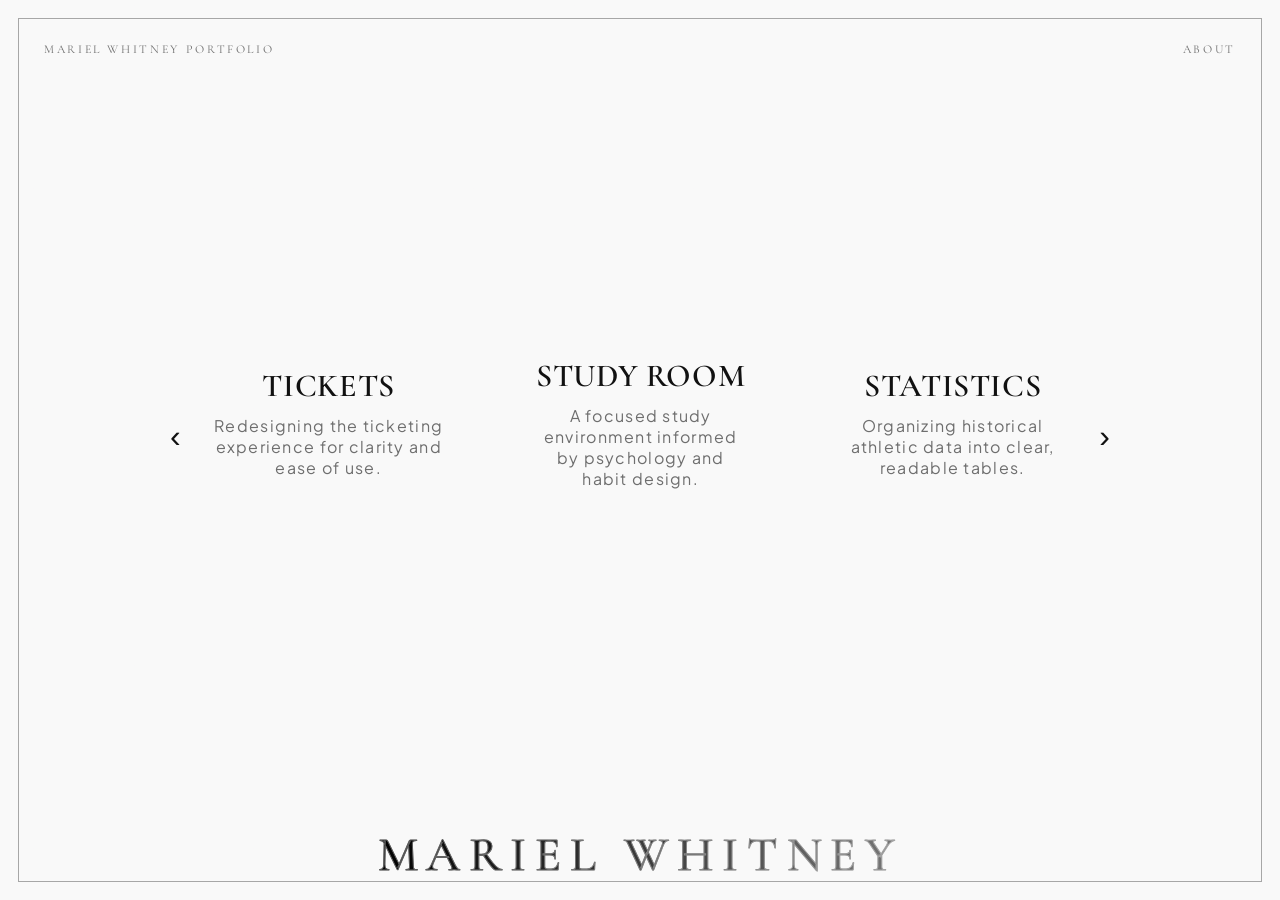
==== index.html @ 35b16cf9 "Update  video control index.html" ====
<!DOCTYPE html>
<html lang="en">
  <head>
    <meta charset="utf-8" />
    <meta name="viewport" content="width=device-width, initial-scale=1" />
    <link rel="preconnect" href="https://fonts.googleapis.com" />
    <link rel="preconnect" href="https://fonts.gstatic.com" crossorigin />
    <link
      href="https://fonts.googleapis.com/css2?family=Cormorant+Garamond:wght@400;500;600;700&family=Plus+Jakarta+Sans:wght@200;300;400;500;600&display=swap"
      rel="stylesheet"
    />
    <title>Mariel — Portfolio</title>
    <style>
      :root {
        --bg: #fff;
        --fg: #111111;
        --muted: rgba(17, 17, 17, 0.6);
        --line: rgba(17, 17, 17, 0.2);
        --accent: #dfdfdf; /* color for the M */
        --font: ui-sans-serif, system-ui, -apple-system, Segoe UI, Roboto,
          Helvetica, Arial, "Apple Color Emoji", "Segoe UI Emoji";
      }

      * {
        box-sizing: border-box;
      }
      html,
      body {
        height: 100%;
      }
      body {
        margin: 0;
        background: var(--bg);
        color: var(--fg);
        font-family: var(--font);
        overflow: hidden;
        font-family: "Cormorant Garamond", serif;
      }

      /* --- FULLSCREEN BACKGROUND LAYERS --- */
      .bg {
        position: fixed;
        inset: 0;
        z-index: 0;
        overflow: hidden;
        height: 100vh;
      }
      .bg::after {
        content: "";
        position: absolute;
        inset: 0;
        /* background: radial-gradient(
          60% 60% at 50% 40%,
          rgba(255, 255, 255, 0.4),
          rgba(255, 255, 255, 0.85)
        ); */
        pointer-events: none;
      }

      .bg-layer {
        position: absolute;
        inset: -4%;
        background-color: var(--bg);
        background-size: cover;
        background-position: center;
        
        transform: scale(1.03);
        opacity: 0;
        transition: opacity 550ms ease;
        will-change: transform, opacity;
        animation: breathe 7.5s ease-in-out infinite;
      }
      .bg-layer.is-visible {
        opacity: 1;
        filter: grayscale(10) contrast(0.95) brightness(1);
      }

      .bg-video {
        position: absolute;
        top: 50%;
        left: 50%;
        width: 100vw;
        height: 100vh;
        transform: translate(-50%, -50%) scale(1.12);
        object-fit: cover;
        filter: grayscale(10) contrast(.8) brightness(.8);
        opacity: 0;
        transition: opacity 550ms ease;
        pointer-events: none;
      }
      .bg-video.is-visible {
        opacity: 1;
      }

      @keyframes breathe {
        0% {
          transform: scale(1.03);
        }
        50% {
          transform: scale(1.08);
        }
        100% {
          transform: scale(1.03);
        }
      }

      @media (prefers-reduced-motion: reduce) {
        .bg-layer {
          animation: none;
        }
        .bg-layer {
          transition: none;
        }
      }

      /* --- LAYOUT --- */
      .wrap {
        position: relative;
        z-index: 1;
        height: 100%;
        display: flex;
        flex-direction: column;
        padding: 26px 28px 18px;
        gap: 18px;
      }

      header {
        display: flex;
        align-items: flex-start;
        justify-content: space-between;
        gap: 16px;
      }

      .left-meta {
        display: flex;
        flex-direction: column;
        gap: 8px;
        max-width: 820px;
      }

      .kicker {
        margin: 1rem;
        font-size: 12px;
        letter-spacing: 0.22em;
        text-transform: uppercase;
        color: var(--muted);
      }
      h1 {
        margin: 0;
        font-size: 22px;
        font-weight: 550;
        letter-spacing: 0.01em;
        line-height: 1.2;
      }
      .sub {
        margin: 0;
        color: var(--muted);
        max-width: 70ch;
        font-size: 14px;
        line-height: 1.6;
      }

      .about-btn {
        margin: 1rem;
        font-size: 12px;
        letter-spacing: 0.22em;
        text-transform: uppercase;
        color: var(--muted);
        text-decoration: none;
      }
      .about-btn:hover {
        color: rgba(17, 17, 17, 0.06);
      }

      main {
        flex: 1;
        display: flex;
        align-items: center;
        justify-content: flex-start;
        min-height: 0;
        padding-bottom: 100px;
      }

      /* --- PROJECT LIST --- */
      .projects {
        width: min(960px, 100%);
        margin: 0 auto;
        padding: 32px 0;
      }

      .project-carousel {
        display: flex;
        align-items: center;
        justify-content: center;
        gap: 18px;
      }

      .project-track {
        width: min(960px, 100%);
        margin: 0 auto;
        overflow-x: auto;
        overflow-y: hidden;
        scroll-snap-type: x mandatory;
        scroll-behavior: smooth;
        touch-action: pan-x;
      }

      .project-list {
        display: flex;
        width: 100%;
        gap: var(--project-gap, 32px);
        will-change: scroll-position;
        justify-content: flex-start;
         width: max-content;
      }

      .project {
        flex: 0 0 280px;
        min-height: 240px;
        padding: 35px 15px;
        display: flex;
        flex-direction: column;
        justify-content: center;
        text-decoration: none;
        color: inherit;
        border-left: 2px solid transparent;
        border-right: 2px solid transparent;
        text-align: center;
        transition: color 200ms ease;
        scroll-snap-align: center;
      }

      /* .project[data-clone="true"] {
        pointer-events: none;
      } */

      .project-title {
        font-weight: 600;
        font-size: 2rem;
        letter-spacing: 0.02em;
        margin: 0;
        text-decoration:none;
        overflow-wrap: anywhere;
        text-wrap: pretty;
        text-transform: uppercase;
        padding: 0;
      }
      .project-meta {
        font-family: "Plus Jakarta Sans", sans-serif;
        font-size: 16px;
        letter-spacing: 0.08em;
        color: var(--muted);
        overflow-wrap: anywhere;
        text-wrap: pretty;
        padding: 0;
        margin-top: 10px;
      }
      .project-hint {
        margin-top: 0;
        font-family: "Plus Jakarta Sans", sans-serif;
        font-size: 12px;
        font-style: italic;
        letter-spacing: 0.08em;
        color: var(--accent);
        opacity: 0;
        max-height: 0;
        overflow: hidden;
        transition: opacity 200ms ease, max-height 200ms ease;
      }

      .project:hover .project-title,
      .project:focus-visible .project-title {
        font-size: 2.1rem;
        text-decoration: none;
        text-underline-offset: 6px;
        color: #fff;
        text-shadow: 0 6px 16px rgba(0, 0, 0, 0.35);
      }
      .project:hover .project-meta,
      .project:focus-visible .project-meta {
        color: #fff;
        font-size: 18px;
        text-shadow: 0 4px 12px rgba(0, 0, 0, 0.3);
      }

      .project:focus-visible {
        box-shadow: 0 0 0 3px rgba(124, 92, 255, 0.35);
        border-radius: 8px;
      }

      .project-arrow {
        appearance: none;
        border: none;
        background: transparent;
        color: var(--fg);
        font-size: 32px;
        cursor: pointer;
        padding: 8px 10px;
        line-height: 1;
        transition: transform 150ms ease;
      }
      .project-arrow:hover {
        transform: translateX(4px);
      }
      .project-arrow.is-prev:hover {
        transform: translateX(-4px);
      }
      .project-arrow:focus-visible {
        outline: 2px solid rgba(124, 92, 255, 0.5);
        border-radius: 6px;
      }

      footer {
        display: flex;
        justify-content: center;
        padding-top: 6px;
        color: var(--muted);
        font-size: 12px;
        letter-spacing: 0.22em;
        text-transform: uppercase;
        user-select: none;
      }
      .brand {
       text-transform: uppercase;
        position: fixed;
        left: 50%;
        bottom: 16px;
        transform: translateX(-50%);
        font-size: 3rem;
        letter-spacing: 0.18em;
        color: rgba(17, 17, 17, 0.85);
        z-index: 2;
        font-family: "Cormorant Garamond", serif;
        font-weight: 300;
        font-style: normal;
        transition: filter 200ms ease;
      }
      .brand-link {
        color: inherit;
        text-decoration: none;
        display: inline-block;
        transition: color 200ms ease;
      }
      .brand-link:hover {
        color: var(--accent);
        font-weight: 700;
      }
      .brand-link:focus-visible {
        outline: 2px solid rgba(124, 92, 255, 0.6);
        border-radius: 6px;
        outline-offset: 4px;
      }
      .brand:hover {
        filter: invert(1);
      }

      .name-shift {
        display: inline-block;
        font-weight: 500;
        background: linear-gradient(90deg, #000, #777, #fff, #777, #000);
        background-size: 400% 100%;
        -webkit-background-clip: text;
        background-clip: text;
        color: transparent;
        -webkit-text-stroke: 1px rgba(255, 255, 255, 0.35);
        animation: nameShift 15s ease-in-out infinite;
      }

      @keyframes nameShift {
        0% {
          background-position: 0% 50%;
        }
        50% {
          background-position: 100% 50%;
        }
        100% {
          background-position: 0% 50%;
        }
      }

      /* small screens */
      @media (max-width: 640px) {
        body {
          overflow: auto;
        }
        .wrap {
          padding: 18px 16px calc(96px + env(safe-area-inset-bottom));
        }
        main {
          align-items: center;
          justify-content: center;
          padding-bottom: 0;
        }
        .project-carousel {
          flex-direction: column;
          gap: 14px;
          position: relative;
          height: 100%;
        }
        .project-track {
          width: 100%;
          overflow-x: hidden;
          overflow-y: auto;
          scroll-snap-type: y mandatory;
          touch-action: pan-y;
        }
        .project-arrow {
          transform: none;
        }
        .project-arrow.is-prev {
          transform: rotate(90deg);
          display: none;
        }
        .project-arrow:not(.is-prev) {
          transform: rotate(90deg);
          display: none;
        }
        .project-arrow:hover {
          transform: none;
        }
        .project-arrow.is-prev:hover {
          transform: rotate(90deg);
        }
        .project-arrow:not(.is-prev):hover {
          transform: rotate(90deg);
        }
        .project-list {
          flex-direction: column;
          gap: 0;
          width: 100%;
        }
        .project {
          flex: 0 0 100%;
          min-height: 180px;
          border: none;
          margin: 0 auto;
        }
        .project.show-hint .project-hint {
          opacity: 1;
          max-height: 40px;
        }
        .brand {
          font-size: clamp(2rem, 8vw, 5rem);
          letter-spacing: 0.1em;
          white-space: nowrap;
        }
        
        .projects {
          padding: 0;
        }
      }

      /* Optional: subtle “noise” look */
      .noise {
        pointer-events: none;
        position: fixed;
        inset: 0;
        z-index: 1;
        opacity: 0.06;
        mix-blend-mode: overlay;
        background-image: url("data:image/svg+xml,%3Csvg xmlns='http://www.w3.org/2000/svg' width='220' height='220'%3E%3Cfilter id='n'%3E%3CfeTurbulence type='fractalNoise' baseFrequency='.9' numOctaves='2' stitchTiles='stitch'/%3E%3C/filter%3E%3Crect width='220' height='220' filter='url(%23n)' opacity='.55'/%3E%3C/svg%3E");
      }

      .border-frame {
        pointer-events: none;
        position: fixed;
        inset: 18px;
        border: 1.5px solid rgba(17, 17, 17, 0.35);
        z-index: 4;
        transition: border-color 200ms ease;
      }
      .border-frame.is-light {
        border-color: #ffffff;
      }
    </style>
  </head>

  <body>
    <!-- Background (two layers for crossfade) -->
    <div class="bg" aria-hidden="true">
      <div class="bg-layer is-visible" id="bgA"></div>
      <div class="bg-layer" id="bgB"></div>
      <video class="bg-video" id="bgVideo" muted playsinline loop></video>
    </div>
    <div class="noise" aria-hidden="true"></div>
    <div class="border-frame" aria-hidden="true"></div>

    <div class="wrap">
      <header>
        <div class="left-meta">
          <div class="kicker">Mariel Whitney Portfolio</div>
        </div>

        <a class="about-btn" id="aboutBtn" href="about.html">About</a>
      </header>

      <main>
        <nav class="projects" aria-label="Projects">
          <div class="project-carousel">
            <button
              class="project-arrow is-prev"
              type="button"
              id="projectsPrev"
              aria-label="Previous projects">
              <span aria-hidden="true">‹</span>
            </button>
            <div class="project-track">
  <div class="project-list">

    <a
      class="project"
      href="ticket.html"
      data-bg="ticket.jpg"
    >
      <p class="project-title">Tickets</p>
      <p class="project-meta">
        Redesigning the ticketing experience for clarity and ease of use.
      </p>
      <p class="project-hint">(double click to learn more)</p>
    </a>

    <a
      class="project"
      href="sr.html"
      //href="https://webdesign.hope.edu/mariel.domnenko/labs/project/home.html"
      data-bg="sr.png"
    >
      <p class="project-title">Study Room</p>
      <p class="project-meta">
        A focused study environment informed by psychology and habit design.
      </p>
      <p class="project-hint">(double click to learn more)</p>
    </a>

    <a
      class="project"
      href="stats.html"
      data-bg="https://images.unsplash.com/photo-1484417894907-623942c8ee29?q=80&w=2532&auto=format&fit=crop"
    >
      <p class="project-title">Statistics</p>
      <p class="project-meta">
        Organizing historical athletic data into clear, readable tables.
      </p>
      <p class="project-hint">(double click to learn more)</p>
    </a>

    <a
      class="project"
      href="magazine.html"
      data-bg="magazine.png"
    >
      <p class="project-title">Magazine</p>
      <p class="project-meta">
        Translating a print feature into a responsive web experience.
      </p>
      <p class="project-hint">(double click to learn more)</p>
    </a>

    <a
      class="project"
      href="object.html"
      data-bg="/portfolio/boat.mp4"
    >
      <p class="project-title">Object Customizer</p>
      <p class="project-meta">
        Real-time customization within a physics-driven environment.
      </p>
      <p class="project-hint">(double click to learn more)</p>
    </a>

    <a
      class="project"
      href="paint.html"
      data-bg="/portfolio/splat.mp4"
    >
      <p class="project-title">Paint Interaction</p>
      <p class="project-meta">
        Expressive creation shaped by force, collision, and gravity.
      </p>
      <p class="project-hint">(double click to learn more)</p>
    </a>

    <a
      class="project"
      href="hope.html"
      data-bg="hope.jpg"
    >
      <p class="project-title">Hope.edu</p>
      <p class="project-meta">
        Improving layout, navigation, and content clarity across the site.
      </p>
      <p class="project-hint">(double click to learn more)</p>
    </a>

  </div>
</div>

            <button
              class="project-arrow"
              type="button"
              id="projectsNext"
              aria-label="Next projects"
            >
              <span aria-hidden="true">›</span>
            </button>
          </div>
        </nav>
      </main>
    </div>

    <div class="brand" aria-label="Brand">
      <span class="name-shift">
      <a class="brand-link" href="about.html" aria-label="About Mariel">
        Mariel
      </a>
      Whitney
      </span>
    </div>

   <script>
  // ---- Background crossfade swapper ----
  const bgA = document.getElementById("bgA");
  const bgB = document.getElementById("bgB");
  const bgVideo = document.getElementById("bgVideo");
  const projectTrack = document.querySelector(".project-track");
  const projectList = document.querySelector(".project-list");
  const prevBtn = document.getElementById("projectsPrev");
  const nextBtn = document.getElementById("projectsNext");
  const borderFrame = document.querySelector(".border-frame");

  const projects = projectList ? Array.from(projectList.children) : [];
  
  let allSlides = projects;
  let hasClones = false;

  let showingA = true;
  let slideIndex = 0;

  let activeProject = null;
  let activeObserver = null;

  let lastTapTarget = null;
  let lastTapTime = 0;
  const DOUBLE_TAP_MS = 400;

  let scrollEndTimer = null;
  let loopJumpTimer = null;
  let isTouching = false;
  let touchStartY = 0;
  let touchDeltaY = 0;
  const SWIPE_THRESHOLD = 40;

  function isVideoUrl(url) {
    return typeof url === "string" && url.toLowerCase().endsWith(".mp4");
  }

  function setBackground(url) {
    if (!url) return;

    if (isVideoUrl(url) && bgVideo) {
      bgVideo.src = url;
      bgVideo.classList.add("is-visible");
      bgA.classList.remove("is-visible");
      bgB.classList.remove("is-visible");
      bgVideo.play().catch(() => {});
      return;
    }

    if (bgVideo) {
      bgVideo.pause();
      bgVideo.removeAttribute("src");
      bgVideo.load();
      bgVideo.classList.remove("is-visible");
    }

    const next = showingA ? bgB : bgA;
    const current = showingA ? bgA : bgB;

    next.style.backgroundImage = `url("${url}")`;
    next.classList.add("is-visible");
    current.classList.remove("is-visible");

    showingA = !showingA;
  }

  function resetBackground() {
    bgA.style.backgroundImage = "";
    bgB.style.backgroundImage = "";
    bgA.classList.add("is-visible");
    bgB.classList.remove("is-visible");
    showingA = true;

    if (bgVideo) {
      bgVideo.pause();
      bgVideo.removeAttribute("src");
      bgVideo.load();
      bgVideo.classList.remove("is-visible");
    }
  }

  function setFrameHighlight(isActive) {
    borderFrame?.classList.toggle("is-light", isActive);
  }

  function isMobileView() {
    return window.matchMedia("(max-width: 640px)").matches;
  }

  function activateProject(link) {
    const url = link?.dataset?.bg;
    if (!url) return;
    activeProject = link;
    setBackground(url);
    setFrameHighlight(true);
  }

      function deactivateProject() {
        activeProject = null;
        resetBackground();
        setFrameHighlight(false);
      }

      function showMobileHint(link) {
        if (!isMobileView()) return;
        projects.forEach((project) => project.classList.remove("show-hint"));
        link.classList.add("show-hint");
      }

  function updateFocusStates() {
    projects.forEach((project, idx) => {
      project.tabIndex = idx === slideIndex ? 0 : -1;
    });
  }

  function updateTrackSize() {
    if (!projectTrack || !projects.length) return;
    const active = projects[slideIndex];
    if (!active) return;
    projectTrack.style.height = `${active.offsetHeight}px`;
  }

  function getScrollOffsetForDisplayIndex(displayIndex) {
    const slide = allSlides[displayIndex];
    if (!projectTrack || !slide) return 0;

    if (isMobileView()) {
      const slideCenter = slide.offsetTop + slide.offsetHeight / 2;
      return Math.max(0, slideCenter - projectTrack.clientHeight / 2);
    }

    const slideCenter = slide.offsetLeft + slide.offsetWidth / 2;
    return Math.max(0, slideCenter - projectTrack.clientWidth / 2);
  }

  function getClosestDisplayIndex() {
    if (!projectTrack || !allSlides.length) return 0;

    const viewportCenter = isMobileView()
      ? projectTrack.scrollTop + projectTrack.clientHeight / 2
      : projectTrack.scrollLeft + projectTrack.clientWidth / 2;

    let closestIndex = 0;
    let closestDistance = Infinity;

    allSlides.forEach((slide, idx) => {
      const slideCenter = isMobileView()
        ? slide.offsetTop + slide.offsetHeight / 2
        : slide.offsetLeft + slide.offsetWidth / 2;

      const distance = Math.abs(slideCenter - viewportCenter);
      if (distance < closestDistance) {
        closestDistance = distance;
        closestIndex = idx;
      }
    });

    return closestIndex;
  }

  function jumpToDisplayIndex(displayIndex) {
    if (!projectTrack) return;
    const previous = projectTrack.style.scrollBehavior;
    projectTrack.style.scrollBehavior = "auto";

    const offset = getScrollOffsetForDisplayIndex(displayIndex);
    if (isMobileView()) projectTrack.scrollTop = offset;
    else projectTrack.scrollLeft = offset;

    projectTrack.style.scrollBehavior = previous;
  }

  function getDisplayIndexForSlide(index) {
    return hasClones ? index + 1 : index;
  }

  function setupClones() {
    if (!projectList || projects.length < 2) return;

    const firstClone = projects[0].cloneNode(true);
    const lastClone = projects[projects.length - 1].cloneNode(true);

    firstClone.dataset.clone = "true";
    lastClone.dataset.clone = "true";
    firstClone.setAttribute("aria-hidden", "true");
    lastClone.setAttribute("aria-hidden", "true");
    firstClone.tabIndex = -1;
    lastClone.tabIndex = -1;

    projectList.appendChild(firstClone);
    projectList.insertBefore(lastClone, projectList.firstChild);

    allSlides = Array.from(projectList.children);
    hasClones = true;
  }

  function setActiveCard() {
    projects.forEach((project, idx) => {
      project.classList.toggle("is-active", idx === slideIndex);
    });

    updateTrackSize();
    updateFocusStates();

    const active = projects[slideIndex];
    if (active && "ResizeObserver" in window) {
      activeObserver?.disconnect();
      activeObserver = new ResizeObserver(() => {
        if (projects[slideIndex] === active) updateTrackSize();
      });
      activeObserver.observe(active);
    }
  }

  function goToSlide(targetIndex) {
    if (!projectList || !projects.length) return;

    const maxIndex = Math.max(projects.length - 1, 0);
    let displayIndex = targetIndex;

    if (hasClones && projects.length > 1) {
      if (targetIndex > maxIndex) {
        displayIndex = projects.length + 1; // END CLONE
      } else if (targetIndex < 0) {
        displayIndex = 0; // START CLONE
      } else {
        slideIndex = targetIndex;
        displayIndex = getDisplayIndexForSlide(slideIndex);
        setActiveCard();
      }
    } else {
      if (targetIndex > maxIndex) slideIndex = 0;
      else if (targetIndex < 0) slideIndex = maxIndex;
      else slideIndex = targetIndex;

      displayIndex = getDisplayIndexForSlide(slideIndex);
      setActiveCard();
    }

    const offset = getScrollOffsetForDisplayIndex(displayIndex);
    if (isMobileView()) projectTrack.scrollTo({ top: offset, behavior: "smooth" });
    else projectTrack.scrollTo({ left: offset, behavior: "smooth" });

    scheduleLoopJump(targetIndex, maxIndex);
  }

  prevBtn?.addEventListener("click", () => goToSlide(slideIndex - 1));
  nextBtn?.addEventListener("click", () => goToSlide(slideIndex + 1));

  setupClones();
  goToSlide(0);

  projectTrack?.addEventListener("scroll", () => {
    if (!projectTrack) return;

    if (scrollEndTimer) window.clearTimeout(scrollEndTimer);

    scrollEndTimer = window.setTimeout(() => {
      const displayIndex = getClosestDisplayIndex();

      if (hasClones && allSlides.length > 1) {
        if (loopJumpTimer) {
          window.clearTimeout(loopJumpTimer);
          loopJumpTimer = null;
        }
        if (displayIndex === 0) {
          slideIndex = projects.length - 1;
          jumpToDisplayIndex(getDisplayIndexForSlide(slideIndex));
        } else if (displayIndex === allSlides.length - 1) {
          slideIndex = 0;
          jumpToDisplayIndex(getDisplayIndexForSlide(slideIndex));
        } else {
          slideIndex = displayIndex - 1;
        }
      } else {
        slideIndex = displayIndex;
      }

      setActiveCard();
    }, 80);
  });

  function scheduleLoopJump(targetIndex, maxIndex) {
    if (!hasClones || projects.length < 2) return;
    if (targetIndex >= 0 && targetIndex <= maxIndex) return;
    if (loopJumpTimer) window.clearTimeout(loopJumpTimer);

    loopJumpTimer = window.setTimeout(() => {
      slideIndex = targetIndex > maxIndex ? 0 : maxIndex;
      setActiveCard();
      jumpToDisplayIndex(getDisplayIndexForSlide(slideIndex));
      loopJumpTimer = null;
    }, 360);
  }

  projectTrack?.addEventListener("touchstart", (event) => {
    if (!isMobileView()) return;
    if (event.touches.length !== 1) return;
    isTouching = true;
    touchStartY = event.touches[0].clientY;
    touchDeltaY = 0;
  });

  projectTrack?.addEventListener(
    "touchmove",
    (event) => {
      if (!isTouching || !isMobileView()) return;
      touchDeltaY = event.touches[0].clientY - touchStartY;
      if (Math.abs(touchDeltaY) > 10) event.preventDefault();
    },
    { passive: false }
  );

  projectTrack?.addEventListener("touchend", () => {
    if (!isTouching) return;
    isTouching = false;

    if (touchDeltaY < -SWIPE_THRESHOLD) goToSlide(slideIndex + 1);
    else if (touchDeltaY > SWIPE_THRESHOLD) goToSlide(slideIndex - 1);

    touchDeltaY = 0;
  });

  projects.forEach((link) => {
    const url = link.dataset.bg;
    if (!url) return;

    link.addEventListener("mouseenter", () => activateProject(link));
    link.addEventListener("focus", () => activateProject(link));
    link.addEventListener("mouseleave", deactivateProject);
    link.addEventListener("blur", deactivateProject);

        link.addEventListener("click", (event) => {
          if (!isMobileView()) return;

          const now = Date.now();
      const isSameTarget = lastTapTarget === link;
      const isDoubleTap = isSameTarget && now - lastTapTime <= DOUBLE_TAP_MS;

      if (isDoubleTap) {
        lastTapTarget = null;
        lastTapTime = 0;
        return; // allow normal navigation
      }

          event.preventDefault();
          activateProject(link);
          showMobileHint(link);
          lastTapTarget = link;
          lastTapTime = now;
        });
      });

      window.addEventListener("resize", () => {
        goToSlide(slideIndex);
        if (!isMobileView()) {
          projects.forEach((project) => project.classList.remove("show-hint"));
        }
      });
</script>

  </body>
</html>
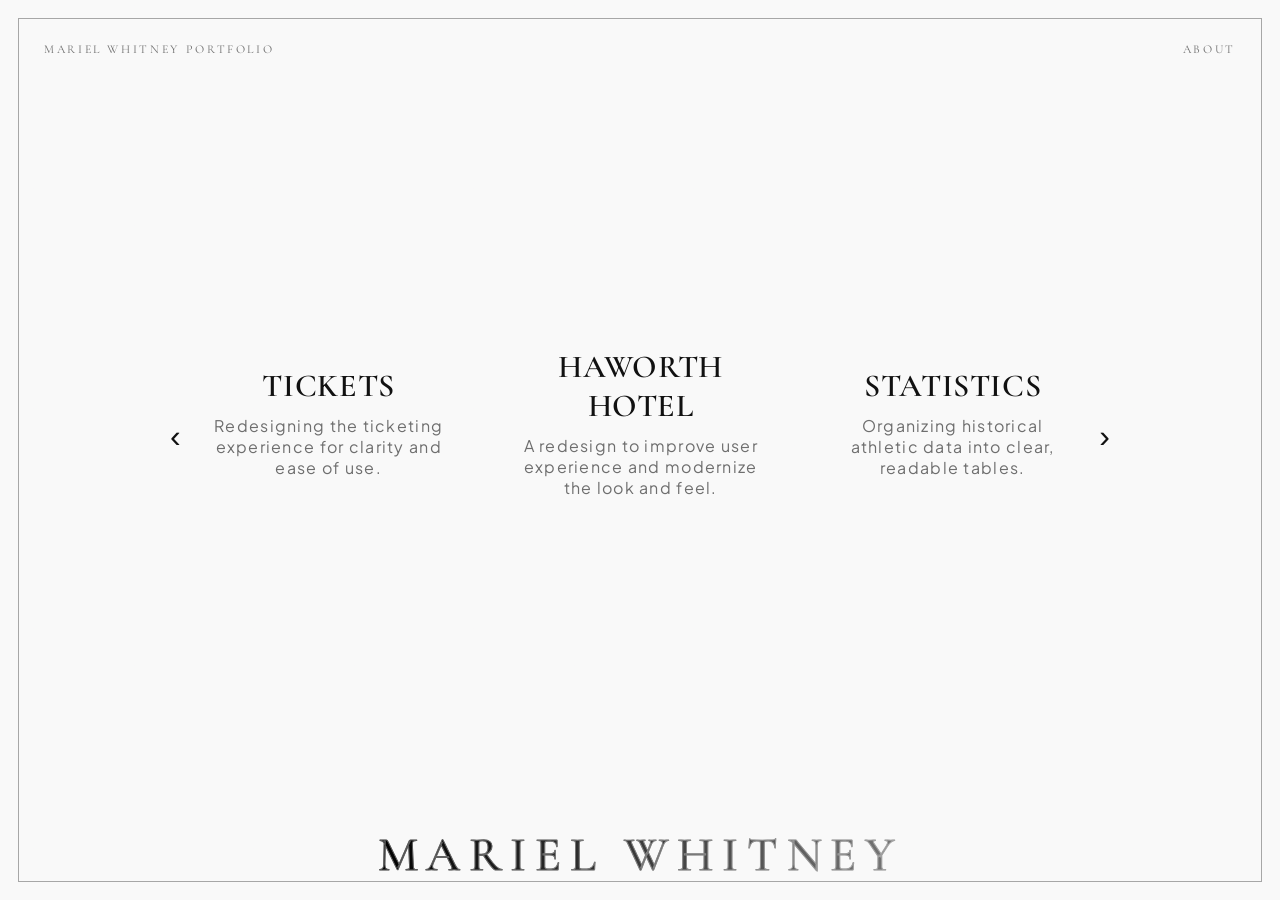
==== commit 2d13d6a3: "Update index.html" ====
--- a/index.html
+++ b/index.html
@@ -519,7 +519,79 @@
       <p class="project-hint">(double click to learn more)</p>
     </a>
 
+     <a
+      class="project"
+      href="haworth.html"
+      data-bg="haworth-hotel.png"
+    >
+      <p class="project-title">Haworth Hotel</p>
+      <p class="project-meta">
+        A redesign to improve user experience and modernize the look and feel.
+      </p>
+      <p class="project-hint">(double click to learn more)</p>
+    </a>
+
     <a
+      class="project"
+      href="stats.html"
+      data-bg="https://images.unsplash.com/photo-1484417894907-623942c8ee29?q=80&w=2532&auto=format&fit=crop"
+    >
+      <p class="project-title">Statistics</p>
+      <p class="project-meta">
+        Organizing historical athletic data into clear, readable tables.
+      </p>
+      <p class="project-hint">(double click to learn more)</p>
+    </a>
+
+    <a
+      class="project"
+      href="magazine.html"
+      data-bg="magazine.png"
+    >
+      <p class="project-title">Magazine</p>
+      <p class="project-meta">
+        Translating a print feature into a responsive web experience.
+      </p>
+      <p class="project-hint">(double click to learn more)</p>
+    </a>
+
+    <a
+      class="project"
+      href="object.html"
+      data-bg="/portfolio/boat.mp4"
+    >
+      <p class="project-title">Object Customizer</p>
+      <p class="project-meta">
+        Real-time customization within a physics-driven environment.
+      </p>
+      <p class="project-hint">(double click to learn more)</p>
+    </a>
+
+    <a
+      class="project"
+      href="paint.html"
+      data-bg="/portfolio/splat.mp4"
+    >
+      <p class="project-title">Paint Interaction</p>
+      <p class="project-meta">
+        Expressive creation shaped by force, collision, and gravity.
+      </p>
+      <p class="project-hint">(double click to learn more)</p>
+    </a>
+
+    <a
+      class="project"
+      href="hope.html"
+      data-bg="hope.jpg"
+    >
+      <p class="project-title">Hope.edu</p>
+      <p class="project-meta">
+        Improving layout, navigation, and content clarity across the site.
+      </p>
+      <p class="project-hint">(double click to learn more)</p>
+    </a>
+
+     <a
       class="project"
       href="sr.html"
       //href="https://webdesign.hope.edu/mariel.domnenko/labs/project/home.html"
@@ -532,65 +604,21 @@
       <p class="project-hint">(double click to learn more)</p>
     </a>
 
-    <a
+     <a
       class="project"
-      href="stats.html"
-      data-bg="https://images.unsplash.com/photo-1484417894907-623942c8ee29?q=80&w=2532&auto=format&fit=crop"
+      href="fp.html"
+      data-bg="fp-ss.png"
     >
-      <p class="project-title">Statistics</p>
+      <p class="project-title">Font Playground</p>
       <p class="project-meta">
-        Organizing historical athletic data into clear, readable tables.
+        Experiment with typography and color combinations in real time.
       </p>
       <p class="project-hint">(double click to learn more)</p>
     </a>
 
-    <a
-      class="project"
-      href="magazine.html"
-      data-bg="magazine.png"
-    >
-      <p class="project-title">Magazine</p>
-      <p class="project-meta">
-        Translating a print feature into a responsive web experience.
-      </p>
-      <p class="project-hint">(double click to learn more)</p>
-    </a>
-
-    <a
-      class="project"
-      href="object.html"
-      data-bg="/portfolio/boat.mp4"
-    >
-      <p class="project-title">Object Customizer</p>
-      <p class="project-meta">
-        Real-time customization within a physics-driven environment.
-      </p>
-      <p class="project-hint">(double click to learn more)</p>
-    </a>
-
-    <a
-      class="project"
-      href="paint.html"
-      data-bg="/portfolio/splat.mp4"
-    >
-      <p class="project-title">Paint Interaction</p>
-      <p class="project-meta">
-        Expressive creation shaped by force, collision, and gravity.
-      </p>
-      <p class="project-hint">(double click to learn more)</p>
-    </a>
-
-    <a
-      class="project"
-      href="hope.html"
-      data-bg="hope.jpg"
-    >
-      <p class="project-title">Hope.edu</p>
-      <p class="project-meta">
-        Improving layout, navigation, and content clarity across the site.
-      </p>
-      <p class="project-hint">(double click to learn more)</p>
-    </a>
+    
+  
+
 
   </div>
 </div>
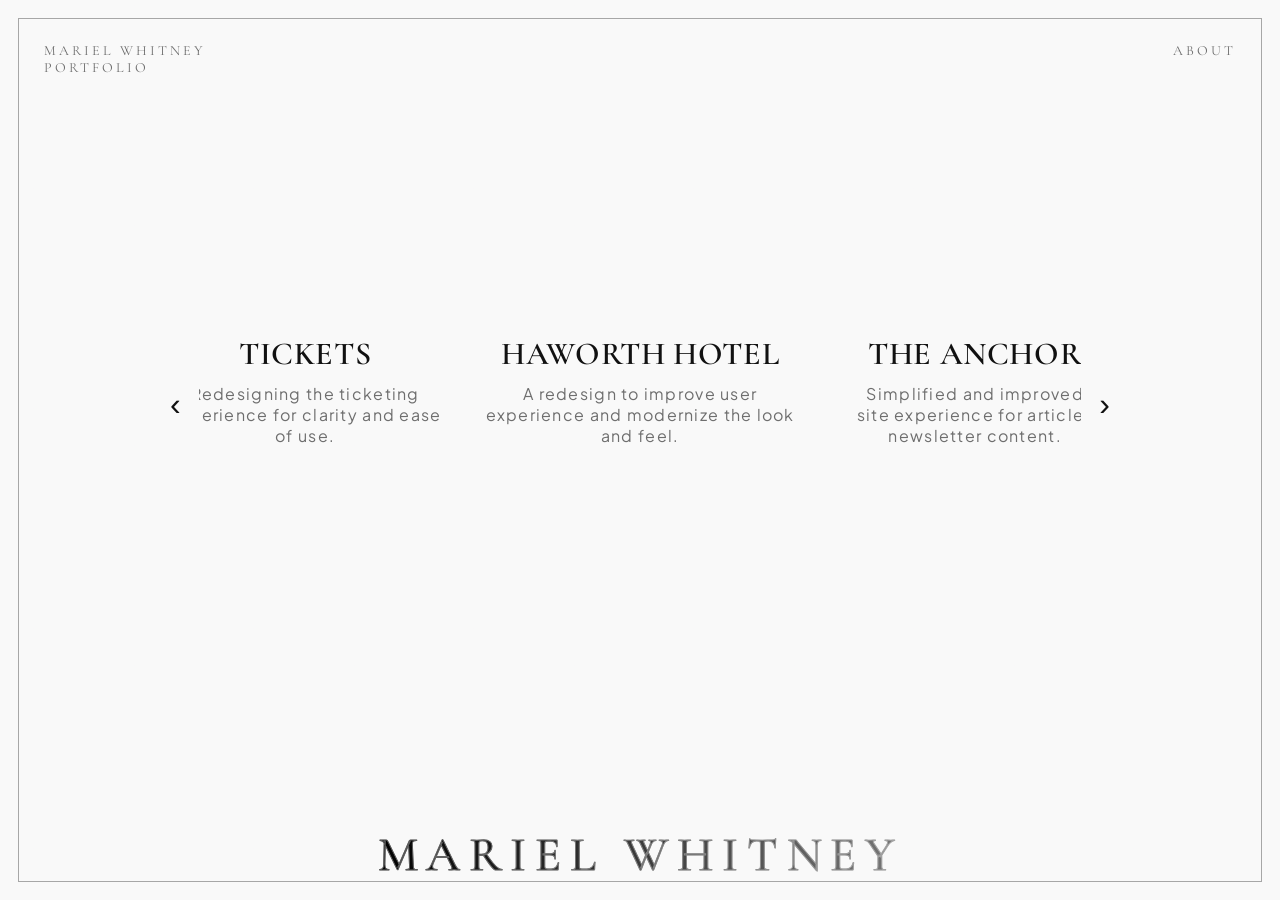
==== commit f6dbe8c5: "Update index.html" ====
--- a/index.html
+++ b/index.html
@@ -16,7 +16,7 @@
         --fg: #111111;
         --muted: rgba(17, 17, 17, 0.6);
         --line: rgba(17, 17, 17, 0.2);
-        --accent: #dfdfdf; /* color for the M */
+        --accent: #dfdfdf; 
         --font: ui-sans-serif, system-ui, -apple-system, Segoe UI, Roboto,
           Helvetica, Arial, "Apple Color Emoji", "Segoe UI Emoji";
       }
@@ -37,7 +37,7 @@
         font-family: "Cormorant Garamond", serif;
       }
 
-      /* --- FULLSCREEN BACKGROUND LAYERS --- */
+      
       .bg {
         position: fixed;
         inset: 0;
@@ -49,11 +49,7 @@
         content: "";
         position: absolute;
         inset: 0;
-        /* background: radial-gradient(
-          60% 60% at 50% 40%,
-          rgba(255, 255, 255, 0.4),
-          rgba(255, 255, 255, 0.85)
-        ); */
+        
         pointer-events: none;
       }
 
@@ -113,7 +109,7 @@
         }
       }
 
-      /* --- LAYOUT --- */
+      
       .wrap {
         position: relative;
         z-index: 1;
@@ -125,10 +121,32 @@
       }
 
       header {
+        position: fixed;
+        left: 0;
+        right: 0;
+        top: 0;
+        padding: 26px 28px;
         display: flex;
-        align-items: flex-start;
         justify-content: space-between;
-        gap: 16px;
+        z-index: 7;
+        pointer-events: none;
+      }
+
+      header a {
+        pointer-events: auto;
+        text-decoration: none;
+        color: var(--muted);
+        font-size: 14px;
+        letter-spacing: 0.22em;
+        text-transform: uppercase;
+        margin: 1rem;
+      }
+      header a:hover {
+        color: var(--accent);
+      }
+
+      header a:first-child {
+        max-width: 190px;
       }
 
       .left-meta {
@@ -181,7 +199,7 @@
         padding-bottom: 100px;
       }
 
-      /* --- PROJECT LIST --- */
+      
       .projects {
         width: min(960px, 100%);
         margin: 0 auto;
@@ -192,7 +210,6 @@
         display: flex;
         align-items: center;
         justify-content: center;
-        gap: 18px;
       }
 
       .project-track {
@@ -208,16 +225,16 @@
       .project-list {
         display: flex;
         width: 100%;
-        gap: var(--project-gap, 32px);
+        gap: var(--project-gap, 10px);
         will-change: scroll-position;
         justify-content: flex-start;
          width: max-content;
       }
 
       .project {
-        flex: 0 0 280px;
+        flex: 0 0 325px;
         min-height: 240px;
-        padding: 35px 15px;
+        padding: 35px 0px;
         display: flex;
         flex-direction: column;
         justify-content: center;
@@ -230,9 +247,7 @@
         scroll-snap-align: center;
       }
 
-      /* .project[data-clone="true"] {
-        pointer-events: none;
-      } */
+      
 
       .project-title {
         font-weight: 600;
@@ -279,7 +294,7 @@
       .project:hover .project-meta,
       .project:focus-visible .project-meta {
         color: #fff;
-        font-size: 18px;
+        font-size: 17px;
         text-shadow: 0 4px 12px rgba(0, 0, 0, 0.3);
       }
 
@@ -298,6 +313,12 @@
         padding: 8px 10px;
         line-height: 1;
         transition: transform 150ms ease;
+      }
+      .project-arrow.is-prev {
+        margin-right: 8px;
+      }
+      .project-arrow:not(.is-prev) {
+        margin-left: 8px;
       }
       .project-arrow:hover {
         transform: translateX(4px);
@@ -378,7 +399,7 @@
         }
       }
 
-      /* small screens */
+      
       @media (max-width: 640px) {
         body {
           overflow: auto;
@@ -450,7 +471,7 @@
         }
       }
 
-      /* Optional: subtle “noise” look */
+      
       .noise {
         pointer-events: none;
         position: fixed;
@@ -476,7 +497,7 @@
   </head>
 
   <body>
-    <!-- Background (two layers for crossfade) -->
+    
     <div class="bg" aria-hidden="true">
       <div class="bg-layer is-visible" id="bgA"></div>
       <div class="bg-layer" id="bgB"></div>
@@ -487,13 +508,9 @@
 
     <div class="wrap">
       <header>
-        <div class="left-meta">
-          <div class="kicker">Mariel Whitney Portfolio</div>
-        </div>
-
-        <a class="about-btn" id="aboutBtn" href="about.html">About</a>
+        <a href="index.html">Mariel Whitney Portfolio</a>
+        <a href="about.html">About</a>
       </header>
-
       <main>
         <nav class="projects" aria-label="Projects">
           <div class="project-carousel">
@@ -519,7 +536,7 @@
       <p class="project-hint">(double click to learn more)</p>
     </a>
 
-     <a
+    <a
       class="project"
       href="haworth.html"
       data-bg="haworth-hotel.png"
@@ -529,6 +546,15 @@
         A redesign to improve user experience and modernize the look and feel.
       </p>
       <p class="project-hint">(double click to learn more)</p>
+    </a>
+
+    <a class="project" href="anchor.html" data-bg="anchor-hp.png">
+      <p class="project-title">The Anchor</p>
+       <p class="project-meta">
+      Simplified and improved site experience for articles newsletter content.
+      </p>
+      <p class="project-hint">(double click to learn more)</p>
+   
     </a>
 
     <a
@@ -587,6 +613,18 @@
       <p class="project-title">Hope.edu</p>
       <p class="project-meta">
         Improving layout, navigation, and content clarity across the site.
+      </p>
+      <p class="project-hint">(double click to learn more)</p>
+    </a>
+
+     <a
+      class="project"
+      href="fp.html"
+      data-bg="fp-ss.png"
+    >
+      <p class="project-title">Font Playground</p>
+      <p class="project-meta">
+        Experiment with typography and color combinations in real time.
       </p>
       <p class="project-hint">(double click to learn more)</p>
     </a>
@@ -604,21 +642,7 @@
       <p class="project-hint">(double click to learn more)</p>
     </a>
 
-     <a
-      class="project"
-      href="fp.html"
-      data-bg="fp-ss.png"
-    >
-      <p class="project-title">Font Playground</p>
-      <p class="project-meta">
-        Experiment with typography and color combinations in real time.
-      </p>
-      <p class="project-hint">(double click to learn more)</p>
-    </a>
-
-    
-  
-
+     
 
   </div>
 </div>
@@ -987,7 +1011,7 @@
       if (isDoubleTap) {
         lastTapTarget = null;
         lastTapTime = 0;
-        return; // allow normal navigation
+        return; 
       }
 
           event.preventDefault();
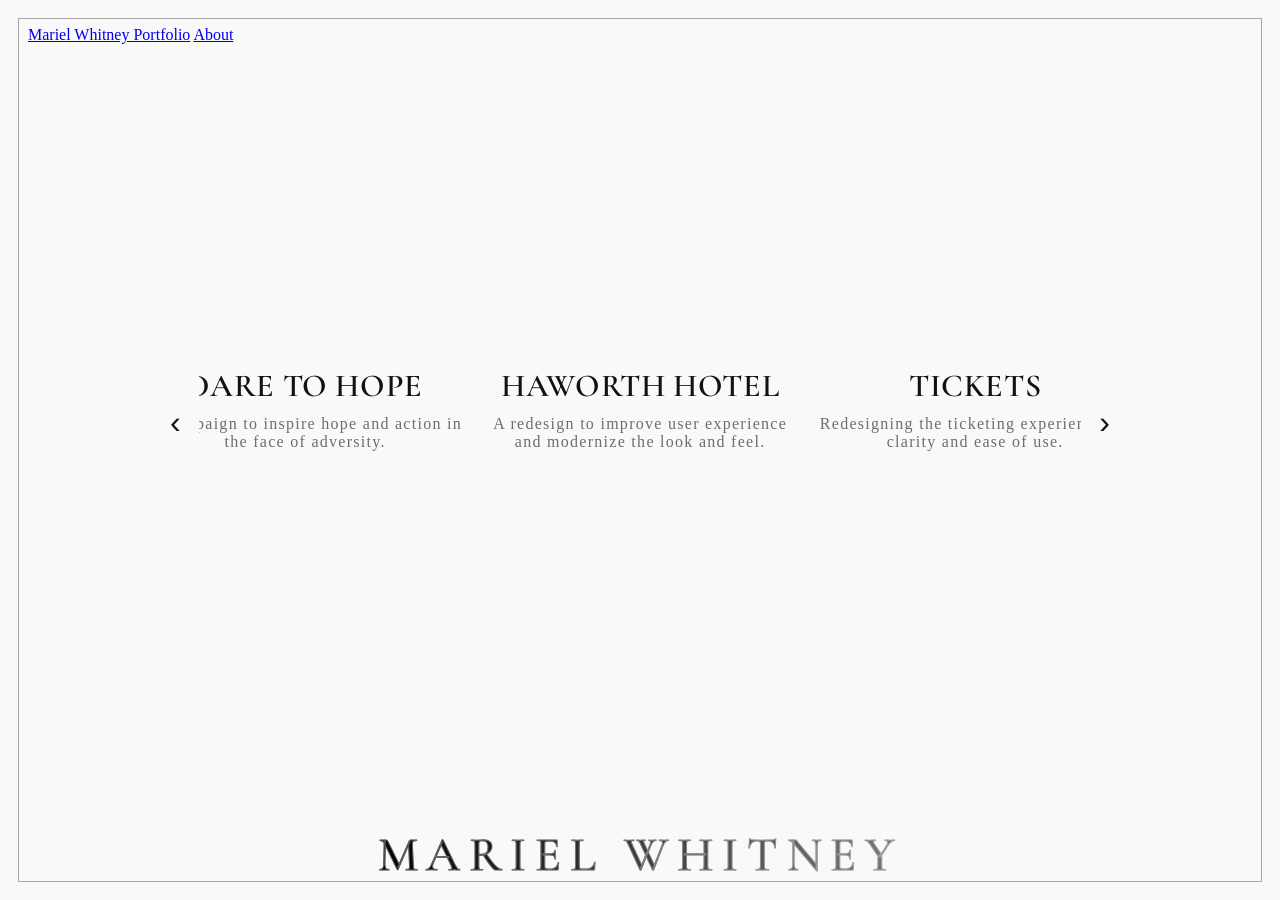
==== commit b65237e8: "Refactor project classes and update styles" ====
--- a/index.html
+++ b/index.html
@@ -9,6 +9,7 @@
       href="https://fonts.googleapis.com/css2?family=Cormorant+Garamond:wght@400;500;600;700&family=Plus+Jakarta+Sans:wght@200;300;400;500;600&display=swap"
       rel="stylesheet"
     />
+    <link rel="stylesheet" href="styles.css" />
     <title>Mariel — Portfolio</title>
     <style>
       :root {
@@ -20,7 +21,6 @@
         --font: ui-sans-serif, system-ui, -apple-system, Segoe UI, Roboto,
           Helvetica, Arial, "Apple Color Emoji", "Segoe UI Emoji";
       }
-
       * {
         box-sizing: border-box;
       }
@@ -32,12 +32,8 @@
         margin: 0;
         background: var(--bg);
         color: var(--fg);
-        font-family: var(--font);
         overflow: hidden;
-        font-family: "Cormorant Garamond", serif;
-      }
-
-      
+      }
       .bg {
         position: fixed;
         inset: 0;
@@ -49,17 +45,14 @@
         content: "";
         position: absolute;
         inset: 0;
-        
         pointer-events: none;
       }
-
       .bg-layer {
         position: absolute;
         inset: -4%;
         background-color: var(--bg);
         background-size: cover;
         background-position: center;
-        
         transform: scale(1.03);
         opacity: 0;
         transition: opacity 550ms ease;
@@ -70,7 +63,6 @@
         opacity: 1;
         filter: grayscale(10) contrast(0.95) brightness(1);
       }
-
       .bg-video {
         position: absolute;
         top: 50%;
@@ -87,7 +79,6 @@
       .bg-video.is-visible {
         opacity: 1;
       }
-
       @keyframes breathe {
         0% {
           transform: scale(1.03);
@@ -99,7 +90,6 @@
           transform: scale(1.03);
         }
       }
-
       @media (prefers-reduced-motion: reduce) {
         .bg-layer {
           animation: none;
@@ -108,8 +98,6 @@
           transition: none;
         }
       }
-
-      
       .wrap {
         position: relative;
         z-index: 1;
@@ -119,43 +107,12 @@
         padding: 26px 28px 18px;
         gap: 18px;
       }
-
-      header {
-        position: fixed;
-        left: 0;
-        right: 0;
-        top: 0;
-        padding: 26px 28px;
-        display: flex;
-        justify-content: space-between;
-        z-index: 7;
-        pointer-events: none;
-      }
-
-      header a {
-        pointer-events: auto;
-        text-decoration: none;
-        color: var(--muted);
-        font-size: 14px;
-        letter-spacing: 0.22em;
-        text-transform: uppercase;
-        margin: 1rem;
-      }
-      header a:hover {
-        color: var(--accent);
-      }
-
-      header a:first-child {
-        max-width: 190px;
-      }
-
       .left-meta {
         display: flex;
         flex-direction: column;
         gap: 8px;
         max-width: 820px;
       }
-
       .kicker {
         margin: 1rem;
         font-size: 12px;
@@ -177,7 +134,6 @@
         font-size: 14px;
         line-height: 1.6;
       }
-
       .about-btn {
         margin: 1rem;
         font-size: 12px;
@@ -189,7 +145,6 @@
       .about-btn:hover {
         color: rgba(17, 17, 17, 0.06);
       }
-
       main {
         flex: 1;
         display: flex;
@@ -198,21 +153,17 @@
         min-height: 0;
         padding-bottom: 100px;
       }
-
-      
       .projects {
         width: min(960px, 100%);
         margin: 0 auto;
         padding: 32px 0;
       }
-
-      .project-carousel {
+      .index-project-carousel {
         display: flex;
         align-items: center;
         justify-content: center;
       }
-
-      .project-track {
+      .index-project-track {
         width: min(960px, 100%);
         margin: 0 auto;
         overflow-x: auto;
@@ -221,17 +172,15 @@
         scroll-behavior: smooth;
         touch-action: pan-x;
       }
-
-      .project-list {
+      .index-project-list {
         display: flex;
         width: 100%;
-        gap: var(--project-gap, 10px);
+        gap: var(--index-project-gap, 10px);
         will-change: scroll-position;
         justify-content: flex-start;
          width: max-content;
       }
-
-      .project {
+      .index-project {
         flex: 0 0 325px;
         min-height: 240px;
         padding: 35px 0px;
@@ -246,10 +195,8 @@
         transition: color 200ms ease;
         scroll-snap-align: center;
       }
-
-      
-
-      .project-title {
+      .index-project-title {
+        font-family: "Cormorant Garamond", serif;
         font-weight: 600;
         font-size: 2rem;
         letter-spacing: 0.02em;
@@ -260,8 +207,7 @@
         text-transform: uppercase;
         padding: 0;
       }
-      .project-meta {
-        font-family: "Plus Jakarta Sans", sans-serif;
+      .index-project-meta {
         font-size: 16px;
         letter-spacing: 0.08em;
         color: var(--muted);
@@ -270,9 +216,8 @@
         padding: 0;
         margin-top: 10px;
       }
-      .project-hint {
+      .index-project-hint {
         margin-top: 0;
-        font-family: "Plus Jakarta Sans", sans-serif;
         font-size: 12px;
         font-style: italic;
         letter-spacing: 0.08em;
@@ -282,28 +227,25 @@
         overflow: hidden;
         transition: opacity 200ms ease, max-height 200ms ease;
       }
-
-      .project:hover .project-title,
-      .project:focus-visible .project-title {
+      .index-project:hover .index-project-title,
+      .index-project:focus-visible .index-project-title {
         font-size: 2.1rem;
         text-decoration: none;
         text-underline-offset: 6px;
         color: #fff;
         text-shadow: 0 6px 16px rgba(0, 0, 0, 0.35);
       }
-      .project:hover .project-meta,
-      .project:focus-visible .project-meta {
+      .index-project:hover .index-project-meta,
+      .index-project:focus-visible .index-project-meta {
         color: #fff;
         font-size: 17px;
         text-shadow: 0 4px 12px rgba(0, 0, 0, 0.3);
       }
-
-      .project:focus-visible {
+      .index-project:focus-visible {
         box-shadow: 0 0 0 3px rgba(124, 92, 255, 0.35);
         border-radius: 8px;
       }
-
-      .project-arrow {
+      .index-project-arrow {
         appearance: none;
         border: none;
         background: transparent;
@@ -314,23 +256,22 @@
         line-height: 1;
         transition: transform 150ms ease;
       }
-      .project-arrow.is-prev {
+      .index-project-arrow.is-prev {
         margin-right: 8px;
       }
-      .project-arrow:not(.is-prev) {
+      .index-project-arrow:not(.is-prev) {
         margin-left: 8px;
       }
-      .project-arrow:hover {
+      .index-project-arrow:hover {
         transform: translateX(4px);
       }
-      .project-arrow.is-prev:hover {
+      .index-project-arrow.is-prev:hover {
         transform: translateX(-4px);
       }
-      .project-arrow:focus-visible {
+      .index-project-arrow:focus-visible {
         outline: 2px solid rgba(124, 92, 255, 0.5);
         border-radius: 6px;
       }
-
       footer {
         display: flex;
         justify-content: center;
@@ -374,7 +315,6 @@
       .brand:hover {
         filter: invert(1);
       }
-
       .name-shift {
         display: inline-block;
         font-weight: 500;
@@ -386,7 +326,6 @@
         -webkit-text-stroke: 1px rgba(255, 255, 255, 0.35);
         animation: nameShift 15s ease-in-out infinite;
       }
-
       @keyframes nameShift {
         0% {
           background-position: 0% 50%;
@@ -398,8 +337,6 @@
           background-position: 0% 50%;
         }
       }
-
-      
       @media (max-width: 640px) {
         body {
           overflow: auto;
@@ -412,51 +349,51 @@
           justify-content: center;
           padding-bottom: 0;
         }
-        .project-carousel {
+        .index-project-carousel {
           flex-direction: column;
           gap: 14px;
           position: relative;
           height: 100%;
         }
-        .project-track {
+        .index-project-track {
           width: 100%;
           overflow-x: hidden;
           overflow-y: auto;
           scroll-snap-type: y mandatory;
           touch-action: pan-y;
         }
-        .project-arrow {
+        .index-project-arrow {
           transform: none;
         }
-        .project-arrow.is-prev {
+        .index-project-arrow.is-prev {
           transform: rotate(90deg);
           display: none;
         }
-        .project-arrow:not(.is-prev) {
+        .index-project-arrow:not(.is-prev) {
           transform: rotate(90deg);
           display: none;
         }
-        .project-arrow:hover {
+        .index-project-arrow:hover {
           transform: none;
         }
-        .project-arrow.is-prev:hover {
+        .index-project-arrow.is-prev:hover {
           transform: rotate(90deg);
         }
-        .project-arrow:not(.is-prev):hover {
+        .index-project-arrow:not(.is-prev):hover {
           transform: rotate(90deg);
         }
-        .project-list {
+        .index-project-list {
           flex-direction: column;
           gap: 0;
           width: 100%;
         }
-        .project {
+        .index-project {
           flex: 0 0 100%;
           min-height: 180px;
           border: none;
           margin: 0 auto;
         }
-        .project.show-hint .project-hint {
+        .index-project.show-hint .index-project-hint {
           opacity: 1;
           max-height: 40px;
         }
@@ -465,13 +402,10 @@
           letter-spacing: 0.1em;
           white-space: nowrap;
         }
-        
         .projects {
           padding: 0;
         }
       }
-
-      
       .noise {
         pointer-events: none;
         position: fixed;
@@ -481,7 +415,6 @@
         mix-blend-mode: overlay;
         background-image: url("data:image/svg+xml,%3Csvg xmlns='http://www.w3.org/2000/svg' width='220' height='220'%3E%3Cfilter id='n'%3E%3CfeTurbulence type='fractalNoise' baseFrequency='.9' numOctaves='2' stitchTiles='stitch'/%3E%3C/filter%3E%3Crect width='220' height='220' filter='url(%23n)' opacity='.55'/%3E%3C/svg%3E");
       }
-
       .border-frame {
         pointer-events: none;
         position: fixed;
@@ -495,9 +428,7 @@
       }
     </style>
   </head>
-
   <body>
-    
     <div class="bg" aria-hidden="true">
       <div class="bg-layer is-visible" id="bgA"></div>
       <div class="bg-layer" id="bgB"></div>
@@ -505,7 +436,6 @@
     </div>
     <div class="noise" aria-hidden="true"></div>
     <div class="border-frame" aria-hidden="true"></div>
-
     <div class="wrap">
       <header>
         <a href="index.html">Mariel Whitney Portfolio</a>
@@ -513,142 +443,141 @@
       </header>
       <main>
         <nav class="projects" aria-label="Projects">
-          <div class="project-carousel">
+          <div class="index-project-carousel">
             <button
-              class="project-arrow is-prev"
+              class="index-project-arrow is-prev"
               type="button"
               id="projectsPrev"
               aria-label="Previous projects">
               <span aria-hidden="true">‹</span>
             </button>
-            <div class="project-track">
-  <div class="project-list">
+            <div class="index-project-track">
+  <div class="index-project-list">
+   
+    <a
+      class="index-project"
+      href="dare-to-hope.html"
+      data-bg="beach-group-run.jpg"
+    >
+      <p class="index-project-title">Dare To Hope</p>
+      <p class="index-project-meta">
+        A campaign to inspire hope and action in the face of adversity.
+      </p>
+      <p class="index-project-hint">(double click to learn more)</p>
+    </a>
 
-    <a
-      class="project"
+     <a
+      class="index-project"
+      href="haworth.html"
+      data-bg="haworth-hotel.png"
+    >
+      <p class="index-project-title">Haworth Hotel</p>
+      <p class="index-project-meta">
+        A redesign to improve user experience and modernize the look and feel.
+      </p>
+      <p class="index-project-hint">(double click to learn more)</p>
+    </a>
+      <a
+      class="index-project"
       href="ticket.html"
       data-bg="ticket.jpg"
     >
-      <p class="project-title">Tickets</p>
-      <p class="project-meta">
+      <p class="index-project-title">Tickets</p>
+      <p class="index-project-meta">
         Redesigning the ticketing experience for clarity and ease of use.
       </p>
-      <p class="project-hint">(double click to learn more)</p>
-    </a>
-
+      <p class="index-project-hint">(double click to learn more)</p>
+    </a>
+    
+    <a class="index-project" href="anchor.html" data-bg="anchor-hp.png">
+      <p class="index-project-title">The Anchor</p>
+       <p class="index-project-meta">
+      Simplified and improved site experience for articles newsletter content.
+      </p>
+      <p class="index-project-hint">(double click to learn more)</p>
+    </a>
     <a
-      class="project"
-      href="haworth.html"
-      data-bg="haworth-hotel.png"
-    >
-      <p class="project-title">Haworth Hotel</p>
-      <p class="project-meta">
-        A redesign to improve user experience and modernize the look and feel.
-      </p>
-      <p class="project-hint">(double click to learn more)</p>
-    </a>
-
-    <a class="project" href="anchor.html" data-bg="anchor-hp.png">
-      <p class="project-title">The Anchor</p>
-       <p class="project-meta">
-      Simplified and improved site experience for articles newsletter content.
-      </p>
-      <p class="project-hint">(double click to learn more)</p>
-   
-    </a>
-
-    <a
-      class="project"
+      class="index-project"
       href="stats.html"
       data-bg="https://images.unsplash.com/photo-1484417894907-623942c8ee29?q=80&w=2532&auto=format&fit=crop"
     >
-      <p class="project-title">Statistics</p>
-      <p class="project-meta">
+      <p class="index-project-title">Statistics</p>
+      <p class="index-project-meta">
         Organizing historical athletic data into clear, readable tables.
       </p>
-      <p class="project-hint">(double click to learn more)</p>
-    </a>
-
+      <p class="index-project-hint">(double click to learn more)</p>
+    </a>
     <a
-      class="project"
+      class="index-project"
       href="magazine.html"
       data-bg="magazine.png"
     >
-      <p class="project-title">Magazine</p>
-      <p class="project-meta">
+      <p class="index-project-title">Magazine</p>
+      <p class="index-project-meta">
         Translating a print feature into a responsive web experience.
       </p>
-      <p class="project-hint">(double click to learn more)</p>
-    </a>
-
+      <p class="index-project-hint">(double click to learn more)</p>
+    </a>
     <a
-      class="project"
+      class="index-project"
       href="object.html"
-      data-bg="/portfolio/boat.mp4"
+      data-bg="boat.mp4"
     >
-      <p class="project-title">Object Customizer</p>
-      <p class="project-meta">
+      <p class="index-project-title">Object Customizer</p>
+      <p class="index-project-meta">
         Real-time customization within a physics-driven environment.
       </p>
-      <p class="project-hint">(double click to learn more)</p>
-    </a>
-
+      <p class="index-project-hint">(double click to learn more)</p>
+    </a>
     <a
-      class="project"
+      class="index-project"
       href="paint.html"
-      data-bg="/portfolio/splat.mp4"
+      data-bg="splat.mp4"
     >
-      <p class="project-title">Paint Interaction</p>
-      <p class="project-meta">
+      <p class="index-project-title">Paint Interaction</p>
+      <p class="index-project-meta">
         Expressive creation shaped by force, collision, and gravity.
       </p>
-      <p class="project-hint">(double click to learn more)</p>
-    </a>
-
+      <p class="index-project-hint">(double click to learn more)</p>
+    </a>
     <a
-      class="project"
+      class="index-project"
       href="hope.html"
       data-bg="hope.jpg"
     >
-      <p class="project-title">Hope.edu</p>
-      <p class="project-meta">
+      <p class="index-project-title">Hope.edu</p>
+      <p class="index-project-meta">
         Improving layout, navigation, and content clarity across the site.
       </p>
-      <p class="project-hint">(double click to learn more)</p>
-    </a>
-
+      <p class="index-project-hint">(double click to learn more)</p>
+    </a>
      <a
-      class="project"
+      class="index-project"
       href="fp.html"
       data-bg="fp-ss.png"
     >
-      <p class="project-title">Font Playground</p>
-      <p class="project-meta">
+      <p class="index-project-title">Font Playground</p>
+      <p class="index-project-meta">
         Experiment with typography and color combinations in real time.
       </p>
-      <p class="project-hint">(double click to learn more)</p>
-    </a>
-
+      <p class="index-project-hint">(double click to learn more)</p>
+    </a>
      <a
-      class="project"
+      class="index-project"
       href="sr.html"
       //href="https://webdesign.hope.edu/mariel.domnenko/labs/project/home.html"
       data-bg="sr.png"
     >
-      <p class="project-title">Study Room</p>
-      <p class="project-meta">
+      <p class="index-project-title">Study Room</p>
+      <p class="index-project-meta">
         A focused study environment informed by psychology and habit design.
       </p>
-      <p class="project-hint">(double click to learn more)</p>
-    </a>
-
-     
-
+      <p class="index-project-hint">(double click to learn more)</p>
+    </a>
   </div>
 </div>
-
             <button
-              class="project-arrow"
+              class="index-project-arrow"
               type="button"
               id="projectsNext"
               aria-label="Next projects"
@@ -659,7 +588,6 @@
         </nav>
       </main>
     </div>
-
     <div class="brand" aria-label="Brand">
       <span class="name-shift">
       <a class="brand-link" href="about.html" aria-label="About Mariel">
@@ -668,47 +596,41 @@
       Whitney
       </span>
     </div>
-
    <script>
   // ---- Background crossfade swapper ----
   const bgA = document.getElementById("bgA");
   const bgB = document.getElementById("bgB");
   const bgVideo = document.getElementById("bgVideo");
-  const projectTrack = document.querySelector(".project-track");
-  const projectList = document.querySelector(".project-list");
+  const projectTrack = document.querySelector(".index-project-track");
+  const projectList = document.querySelector(".index-project-list");
   const prevBtn = document.getElementById("projectsPrev");
   const nextBtn = document.getElementById("projectsNext");
   const borderFrame = document.querySelector(".border-frame");
-
-  const projects = projectList ? Array.from(projectList.children) : [];
-  
+  const projects = projectList
+    ? Array.from(projectList.children).filter((child) =>
+        child.classList.contains("index-project")
+      )
+    : [];
   let allSlides = projects;
   let hasClones = false;
-
   let showingA = true;
   let slideIndex = 0;
-
   let activeProject = null;
   let activeObserver = null;
-
   let lastTapTarget = null;
   let lastTapTime = 0;
   const DOUBLE_TAP_MS = 400;
-
   let scrollEndTimer = null;
   let loopJumpTimer = null;
   let isTouching = false;
   let touchStartY = 0;
   let touchDeltaY = 0;
   const SWIPE_THRESHOLD = 40;
-
   function isVideoUrl(url) {
     return typeof url === "string" && url.toLowerCase().endsWith(".mp4");
   }
-
   function setBackground(url) {
     if (!url) return;
-
     if (isVideoUrl(url) && bgVideo) {
       bgVideo.src = url;
       bgVideo.classList.add("is-visible");
@@ -717,31 +639,25 @@
       bgVideo.play().catch(() => {});
       return;
     }
-
     if (bgVideo) {
       bgVideo.pause();
       bgVideo.removeAttribute("src");
       bgVideo.load();
       bgVideo.classList.remove("is-visible");
     }
-
     const next = showingA ? bgB : bgA;
     const current = showingA ? bgA : bgB;
-
     next.style.backgroundImage = `url("${url}")`;
     next.classList.add("is-visible");
     current.classList.remove("is-visible");
-
     showingA = !showingA;
   }
-
   function resetBackground() {
     bgA.style.backgroundImage = "";
     bgB.style.backgroundImage = "";
     bgA.classList.add("is-visible");
     bgB.classList.remove("is-visible");
     showingA = true;
-
     if (bgVideo) {
       bgVideo.pause();
       bgVideo.removeAttribute("src");
@@ -749,15 +665,12 @@
       bgVideo.classList.remove("is-visible");
     }
   }
-
   function setFrameHighlight(isActive) {
     borderFrame?.classList.toggle("is-light", isActive);
   }
-
   function isMobileView() {
     return window.matchMedia("(max-width: 640px)").matches;
   }
-
   function activateProject(link) {
     const url = link?.dataset?.bg;
     if (!url) return;
@@ -765,114 +678,100 @@
     setBackground(url);
     setFrameHighlight(true);
   }
-
-      function deactivateProject() {
-        activeProject = null;
-        resetBackground();
-        setFrameHighlight(false);
-      }
-
-      function showMobileHint(link) {
-        if (!isMobileView()) return;
-        projects.forEach((project) => project.classList.remove("show-hint"));
-        link.classList.add("show-hint");
-      }
-
+  function deactivateProject() {
+    activeProject = null;
+    resetBackground();
+    setFrameHighlight(false);
+  }
+  function showMobileHint(link) {
+    if (!isMobileView()) return;
+    projects.forEach((project) => project.classList.remove("show-hint"));
+    link.classList.add("show-hint");
+  }
   function updateFocusStates() {
     projects.forEach((project, idx) => {
       project.tabIndex = idx === slideIndex ? 0 : -1;
     });
   }
-
   function updateTrackSize() {
     if (!projectTrack || !projects.length) return;
     const active = projects[slideIndex];
     if (!active) return;
     projectTrack.style.height = `${active.offsetHeight}px`;
   }
-
   function getScrollOffsetForDisplayIndex(displayIndex) {
     const slide = allSlides[displayIndex];
     if (!projectTrack || !slide) return 0;
-
     if (isMobileView()) {
       const slideCenter = slide.offsetTop + slide.offsetHeight / 2;
       return Math.max(0, slideCenter - projectTrack.clientHeight / 2);
     }
-
     const slideCenter = slide.offsetLeft + slide.offsetWidth / 2;
     return Math.max(0, slideCenter - projectTrack.clientWidth / 2);
   }
-
   function getClosestDisplayIndex() {
     if (!projectTrack || !allSlides.length) return 0;
-
     const viewportCenter = isMobileView()
       ? projectTrack.scrollTop + projectTrack.clientHeight / 2
       : projectTrack.scrollLeft + projectTrack.clientWidth / 2;
-
     let closestIndex = 0;
     let closestDistance = Infinity;
-
     allSlides.forEach((slide, idx) => {
       const slideCenter = isMobileView()
         ? slide.offsetTop + slide.offsetHeight / 2
         : slide.offsetLeft + slide.offsetWidth / 2;
-
       const distance = Math.abs(slideCenter - viewportCenter);
       if (distance < closestDistance) {
         closestDistance = distance;
         closestIndex = idx;
       }
     });
-
     return closestIndex;
   }
-
   function jumpToDisplayIndex(displayIndex) {
     if (!projectTrack) return;
     const previous = projectTrack.style.scrollBehavior;
     projectTrack.style.scrollBehavior = "auto";
-
     const offset = getScrollOffsetForDisplayIndex(displayIndex);
     if (isMobileView()) projectTrack.scrollTop = offset;
     else projectTrack.scrollLeft = offset;
-
     projectTrack.style.scrollBehavior = previous;
   }
-
+  function finishPendingLoopJump() {
+    if (!loopJumpTimer) return;
+    window.clearTimeout(loopJumpTimer);
+    loopJumpTimer = null;
+    if (scrollEndTimer) {
+      window.clearTimeout(scrollEndTimer);
+      scrollEndTimer = null;
+    }
+    jumpToDisplayIndex(getDisplayIndexForSlide(slideIndex));
+  }
   function getDisplayIndexForSlide(index) {
     return hasClones ? index + 1 : index;
   }
-
   function setupClones() {
     if (!projectList || projects.length < 2) return;
-
+    if (hasClones) return;
     const firstClone = projects[0].cloneNode(true);
     const lastClone = projects[projects.length - 1].cloneNode(true);
-
     firstClone.dataset.clone = "true";
     lastClone.dataset.clone = "true";
     firstClone.setAttribute("aria-hidden", "true");
     lastClone.setAttribute("aria-hidden", "true");
     firstClone.tabIndex = -1;
     lastClone.tabIndex = -1;
-
     projectList.appendChild(firstClone);
     projectList.insertBefore(lastClone, projectList.firstChild);
-
     allSlides = Array.from(projectList.children);
     hasClones = true;
   }
-
   function setActiveCard() {
     projects.forEach((project, idx) => {
       project.classList.toggle("is-active", idx === slideIndex);
     });
-
     updateTrackSize();
     updateFocusStates();
-
     const active = projects[slideIndex];
     if (active && "ResizeObserver" in window) {
       activeObserver?.disconnect();
@@ -882,53 +781,51 @@
       activeObserver.observe(active);
     }
   }
-
   function goToSlide(targetIndex) {
     if (!projectList || !projects.length) return;
-
+    finishPendingLoopJump();
     const maxIndex = Math.max(projects.length - 1, 0);
-    let displayIndex = targetIndex;
-
+    let displayIndex;
     if (hasClones && projects.length > 1) {
       if (targetIndex > maxIndex) {
+        slideIndex = 0;
         displayIndex = projects.length + 1; // END CLONE
       } else if (targetIndex < 0) {
+        slideIndex = maxIndex;
         displayIndex = 0; // START CLONE
       } else {
         slideIndex = targetIndex;
         displayIndex = getDisplayIndexForSlide(slideIndex);
-        setActiveCard();
-      }
+      }
+      setActiveCard();
     } else {
       if (targetIndex > maxIndex) slideIndex = 0;
       else if (targetIndex < 0) slideIndex = maxIndex;
       else slideIndex = targetIndex;
-
       displayIndex = getDisplayIndexForSlide(slideIndex);
       setActiveCard();
     }
-
     const offset = getScrollOffsetForDisplayIndex(displayIndex);
     if (isMobileView()) projectTrack.scrollTo({ top: offset, behavior: "smooth" });
     else projectTrack.scrollTo({ left: offset, behavior: "smooth" });
-
     scheduleLoopJump(targetIndex, maxIndex);
   }
-
-  prevBtn?.addEventListener("click", () => goToSlide(slideIndex - 1));
-  nextBtn?.addEventListener("click", () => goToSlide(slideIndex + 1));
-
+  prevBtn?.addEventListener("click", () => {
+    const maxIndex = projects.length - 1;
+    goToSlide(slideIndex <= 0 ? maxIndex : slideIndex - 1);
+  });
+  nextBtn?.addEventListener("click", () => {
+    const maxIndex = projects.length - 1;
+    goToSlide(slideIndex >= maxIndex ? 0 : slideIndex + 1);
+  });
   setupClones();
   goToSlide(0);
-
   projectTrack?.addEventListener("scroll", () => {
     if (!projectTrack) return;
-
+    if (loopJumpTimer) return;
     if (scrollEndTimer) window.clearTimeout(scrollEndTimer);
-
     scrollEndTimer = window.setTimeout(() => {
       const displayIndex = getClosestDisplayIndex();
-
       if (hasClones && allSlides.length > 1) {
         if (loopJumpTimer) {
           window.clearTimeout(loopJumpTimer);
@@ -946,16 +843,17 @@
       } else {
         slideIndex = displayIndex;
       }
-
       setActiveCard();
     }, 80);
   });
-
   function scheduleLoopJump(targetIndex, maxIndex) {
     if (!hasClones || projects.length < 2) return;
     if (targetIndex >= 0 && targetIndex <= maxIndex) return;
     if (loopJumpTimer) window.clearTimeout(loopJumpTimer);
-
+    if (scrollEndTimer) {
+      window.clearTimeout(scrollEndTimer);
+      scrollEndTimer = null;
+    }
     loopJumpTimer = window.setTimeout(() => {
       slideIndex = targetIndex > maxIndex ? 0 : maxIndex;
       setActiveCard();
@@ -963,7 +861,6 @@
       loopJumpTimer = null;
     }, 360);
   }
-
   projectTrack?.addEventListener("touchstart", (event) => {
     if (!isMobileView()) return;
     if (event.touches.length !== 1) return;
@@ -971,7 +868,6 @@
     touchStartY = event.touches[0].clientY;
     touchDeltaY = 0;
   });
-
   projectTrack?.addEventListener(
     "touchmove",
     (event) => {
@@ -981,47 +877,40 @@
     },
     { passive: false }
   );
-
   projectTrack?.addEventListener("touchend", () => {
     if (!isTouching) return;
     isTouching = false;
-
     if (touchDeltaY < -SWIPE_THRESHOLD) goToSlide(slideIndex + 1);
     else if (touchDeltaY > SWIPE_THRESHOLD) goToSlide(slideIndex - 1);
-
     touchDeltaY = 0;
   });
-
   projects.forEach((link) => {
     const url = link.dataset.bg;
     if (!url) return;
-
     link.addEventListener("mouseenter", () => activateProject(link));
     link.addEventListener("focus", () => activateProject(link));
     link.addEventListener("mouseleave", deactivateProject);
     link.addEventListener("blur", deactivateProject);
+    link.addEventListener("click", (event) => {
+      if (!isMobileView()) return;
 
-        link.addEventListener("click", (event) => {
-          if (!isMobileView()) return;
-
-          const now = Date.now();
+      const now = Date.now();
       const isSameTarget = lastTapTarget === link;
       const isDoubleTap = isSameTarget && now - lastTapTime <= DOUBLE_TAP_MS;
 
       if (isDoubleTap) {
         lastTapTarget = null;
         lastTapTime = 0;
-        return; 
+        return;
       }
 
-          event.preventDefault();
-          activateProject(link);
-          showMobileHint(link);
-          lastTapTarget = link;
-          lastTapTime = now;
-        });
+      event.preventDefault();
+      activateProject(link);
+      showMobileHint(link);
+      lastTapTarget = link;
+      lastTapTime = now;
+    });
       });
-
       window.addEventListener("resize", () => {
         goToSlide(slideIndex);
         if (!isMobileView()) {
@@ -1029,6 +918,6 @@
         }
       });
 </script>
-
+    <script src="script.js"></script>
   </body>
 </html>
